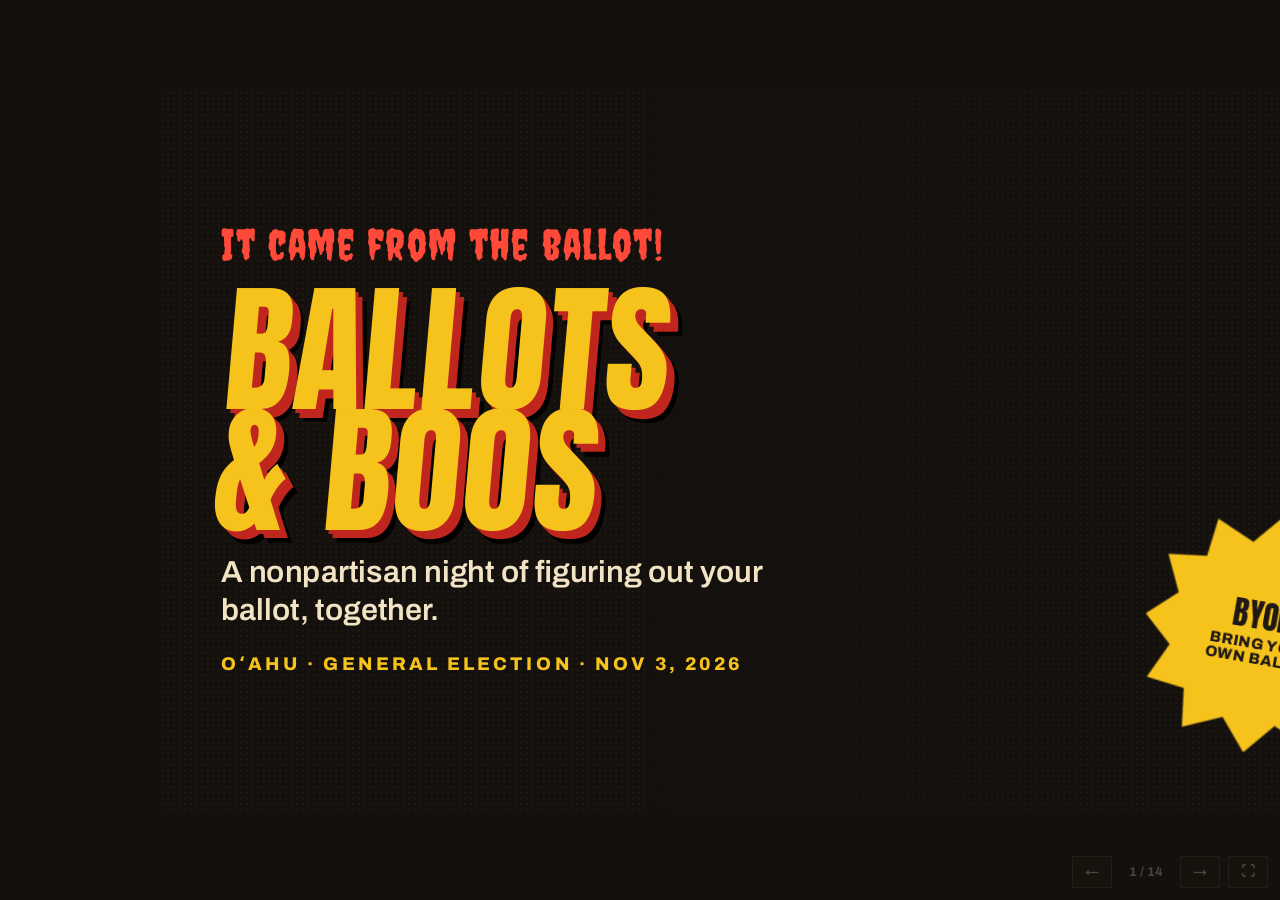
==== party/src/index.html @ d063255e "Add party-night kickoff deck, game page and print pack Static site in docs/ for GitHub Pages: 14-sli" ====
<!doctype html>
<html lang="en">
<head>
<meta charset="utf-8">
<meta name="viewport" content="width=device-width, initial-scale=1, viewport-fit=cover">
<title>Ballots &amp; Boos Kickoff</title>
<meta name="description" content="Kickoff slides for Ballots & Boos, a nonpartisan ballot party for Oʻahu voters.">
<link rel="icon" href="data:image/svg+xml,%3Csvg xmlns='http://www.w3.org/2000/svg' viewBox='0 0 64 64'%3E%3Ctext y='52' font-size='52'%3E%F0%9F%91%BB%3C/text%3E%3C/svg%3E">
<link rel="preconnect" href="https://fonts.googleapis.com">
<link rel="preconnect" href="https://fonts.gstatic.com" crossorigin>
<link rel="stylesheet" href="https://fonts.googleapis.com/css2?family=Anton&family=Archivo:wght@400;600;800&family=Creepster&display=swap">
<style>
/* Layout: a 1600×900 B-movie poster stage, scaled to the screen; stacks into a scroll on phones. */
:root{
  --night:#14100d; --ink:#1f1813; --bone:#f1e3c3; --bone-2:#e6d3a9;
  --scream:#f6c21c; --blood:#c0261d; --oxblood:#8c2725;
  --hall:#8c2725; --rule:#5f6a2f; --house:#2f6461; --machine:#a3561f; --lost:#5c4a75;
  --display:"Anton",Impact,"Arial Narrow",sans-serif;
  --shriek:"Creepster","Anton",Impact,fantasy;
  --body-font:"Archivo","Helvetica Neue",Arial,sans-serif;
  --u:1px;
  --xl:calc(var(--u)*176); --h1:calc(var(--u)*100); --h2:calc(var(--u)*54); --h3:calc(var(--u)*38);
  --body:calc(var(--u)*30); --small:calc(var(--u)*23); --pad:calc(var(--u)*76); --gap:calc(var(--u)*28);
  color-scheme:dark;
}
*{box-sizing:border-box}
html,body{height:100%;margin:0}
body{background:var(--night);color:var(--bone);font-family:var(--body-font);overflow:hidden}
h1,h2,h3,p,ul,ol{margin:0}
a{color:inherit}
:focus-visible{outline:3px solid var(--scream);outline-offset:4px}

.viewport{position:fixed;inset:0;display:grid;place-items:center;overflow:hidden}
.stage{width:1600px;height:900px;flex:none;position:relative;transform:scale(var(--s,1));transform-origin:center}
.slide{position:absolute;inset:0;display:none;flex-direction:column;padding:var(--pad);gap:var(--gap);overflow:hidden;font-size:var(--body);line-height:1.35}
.slide.on{display:flex}
.poster{background-color:var(--bone);color:var(--ink);
  background-image:radial-gradient(rgba(60,30,10,.13) 1.2px,transparent 1.6px);background-size:7px 7px}
.dark{background:var(--night);
  background-image:radial-gradient(rgba(246,194,28,.06) 1.2px,transparent 1.6px);background-size:7px 7px}

.eyebrow{font-family:var(--body-font);font-weight:800;font-size:var(--small);letter-spacing:.18em;text-transform:uppercase}
.poster .eyebrow{color:var(--oxblood)}
.dark .eyebrow{color:var(--scream)}
.scream{font-family:var(--display);font-weight:400;text-transform:uppercase;line-height:.92;letter-spacing:.01em;text-wrap:balance;
  font-size:var(--h1);transform:skew(-5deg);transform-origin:left}
.dark .scream{color:var(--scream);text-shadow:.03em .03em 0 var(--blood),.06em .06em 0 var(--blood),.09em .09em 0 #000}
.poster .scream{color:var(--blood);text-shadow:.03em .03em 0 var(--ink),.06em .06em 0 var(--ink)}
.shriek{font-family:var(--shriek);color:var(--blood);font-size:var(--h2);letter-spacing:.03em;line-height:1}
.dark .shriek{color:#ff4a3a}
.lede{font-size:var(--h3);line-height:1.25;max-width:30em;font-weight:600}
.muted{opacity:.78}
.small{font-size:var(--small)}
.row{display:flex;gap:var(--gap)}
.grow{flex:1;min-width:0}
.grid{display:grid;gap:var(--gap)}
.g2{grid-template-columns:repeat(2,minmax(0,1fr))}
.g3{grid-template-columns:repeat(3,minmax(0,1fr))}
.g5{grid-template-columns:repeat(5,minmax(0,1fr))}
.card{border:calc(var(--u)*4) solid currentColor;padding:calc(var(--u)*26);display:flex;flex-direction:column;gap:calc(var(--u)*10);min-width:0}
.poster .card{background:rgba(255,250,236,.65);box-shadow:calc(var(--u)*8) calc(var(--u)*8) 0 var(--ink)}
.dark .card{border-color:var(--bone-2)}
.card h3{font-family:var(--display);font-weight:400;font-size:var(--h3);text-transform:uppercase;line-height:1}
.tag{font-family:var(--body-font);font-weight:800;font-size:var(--small);letter-spacing:.12em;text-transform:uppercase}
.badge{display:inline-block;background:var(--ink);color:var(--scream);font-family:var(--display);font-size:var(--small);letter-spacing:.06em;padding:.15em .5em;text-transform:uppercase}
.dark .badge{background:var(--scream);color:var(--ink)}
.foot{margin-top:auto;display:flex;justify-content:space-between;align-items:flex-end;gap:var(--gap)}
.qr{display:block;width:100%;height:auto;background:#fff}
.qrbox{background:#fff;color:#000;padding:calc(var(--u)*14);display:flex;flex-direction:column;align-items:center;gap:calc(var(--u)*8);flex:none}
.qrbox span{font-family:var(--display);font-size:var(--small);letter-spacing:.06em;text-transform:uppercase;text-align:center}

/* Title */
.title{padding:0;flex-direction:row}
.title .copy{width:52%;padding:var(--pad);display:flex;flex-direction:column;gap:var(--gap);justify-content:center;position:relative;z-index:2}
.title .art{position:absolute;inset:0 0 0 38%;background:url("img/capitol.jpg") center/cover no-repeat}
.title .art::after{content:"";position:absolute;inset:0;background:linear-gradient(90deg,var(--night) 0%,rgba(20,16,13,.55) 30%,rgba(20,16,13,0) 60%)}
.title .scream{font-size:var(--xl);line-height:.86}
.burst{position:absolute;right:calc(var(--u)*70);bottom:calc(var(--u)*70);z-index:3;width:calc(var(--u)*300);aspect-ratio:1;display:flex;flex-direction:column;justify-content:center;align-items:center;text-align:center;
  background:var(--scream);color:var(--ink);font-family:var(--display);font-size:calc(var(--u)*40);line-height:1;text-transform:uppercase;transform:rotate(10deg);
  clip-path:polygon(50% 0,61% 13%,77% 6%,79% 22%,95% 24%,88% 39%,100% 50%,88% 61%,95% 76%,79% 78%,77% 94%,61% 87%,50% 100%,39% 87%,23% 94%,21% 78%,5% 76%,12% 61%,0 50%,12% 39%,5% 24%,21% 22%,23% 6%,39% 13%)}
.burst small{display:block;font-family:var(--body-font);font-weight:800;font-size:calc(var(--u)*19);letter-spacing:.04em;margin-top:.3em}

/* Lists */
.leave{display:grid;grid-template-columns:repeat(3,minmax(0,1fr));gap:var(--gap);counter-reset:n}
.leave li{list-style:none;border-top:calc(var(--u)*8) solid var(--blood);padding-top:calc(var(--u)*18);font-size:var(--h3);font-weight:800;line-height:1.15}
.leave li::before{counter-increment:n;content:counter(n);display:block;font-family:var(--display);font-size:var(--h1);color:var(--blood);line-height:1}
.rules{display:grid;grid-template-columns:repeat(2,minmax(0,1fr));gap:var(--gap)}
.rules li{list-style:none;font-size:var(--h3);font-weight:600;line-height:1.2;padding-left:1.4em;position:relative}
.rules li::before{content:"✕";position:absolute;left:0;color:var(--scream);font-weight:800}
.rules b{color:var(--scream);font-weight:800}

.timeline{display:grid;grid-template-columns:repeat(6,minmax(0,1fr));border-top:calc(var(--u)*6) solid var(--ink)}
.timeline div{padding:calc(var(--u)*22) calc(var(--u)*16) 0 0;display:flex;flex-direction:column;gap:calc(var(--u)*8);position:relative}
.timeline div::before{content:"";position:absolute;top:calc(var(--u)*-17);left:0;width:calc(var(--u)*28);height:calc(var(--u)*28);border-radius:50%;background:var(--blood);border:calc(var(--u)*5) solid var(--ink)}
.timeline time{font-family:var(--display);font-size:var(--h2);line-height:1;color:var(--blood)}
.timeline b{font-weight:800;font-size:var(--body);line-height:1.15}
.timeline span{font-size:var(--small);line-height:1.3}
.timeline .sharp time{color:var(--ink);background:var(--scream);align-self:flex-start;padding:0 .15em}

/* Ballot split */
.split{display:grid;grid-template-columns:1.05fr 1fr;gap:calc(var(--u)*40);flex:1;min-height:0}
.ballot{background:#fffaf0;color:var(--ink);border:calc(var(--u)*4) solid var(--ink);box-shadow:calc(var(--u)*10) calc(var(--u)*10) 0 var(--ink);padding:calc(var(--u)*28);display:flex;flex-direction:column;gap:calc(var(--u)*14)}
.ballot h3{font-family:var(--display);font-weight:400;font-size:var(--h3);text-transform:uppercase;border-bottom:calc(var(--u)*4) solid var(--ink);padding-bottom:calc(var(--u)*8)}
.ballot ul{display:flex;flex-direction:column;gap:calc(var(--u)*10);padding:0}
.ballot li{list-style:none;display:flex;gap:calc(var(--u)*14);align-items:baseline;font-weight:600}
.ballot li::before{content:"";flex:none;width:calc(var(--u)*30);height:calc(var(--u)*20);border:calc(var(--u)*3) solid var(--ink);border-radius:50%;transform:translateY(calc(var(--u)*3))}
.ballot li em{font-style:normal;font-weight:400;opacity:.7}
.ballot.where li::before{border-style:dashed}

/* Offices */
.office .term{font-family:var(--display);color:var(--oxblood);font-size:var(--small);letter-spacing:.08em;text-transform:uppercase}

/* Charter groups */
.cgroup{padding:calc(var(--u)*20)}
.cgroup h3{font-size:calc(var(--u)*31)}
.cgroup ol{padding:0;display:flex;flex-direction:column;gap:calc(var(--u)*7)}
.cgroup li{list-style:none;font-size:var(--small);line-height:1.2;display:flex;gap:calc(var(--u)*10)}
.cgroup li b{font-family:var(--display);font-weight:400;min-width:1.4em;color:var(--oxblood)}
.cgroup .st{margin-top:auto;padding-top:calc(var(--u)*10);border-top:calc(var(--u)*3) dotted currentColor}

/* Stations */
.station{border-width:0;border-top:calc(var(--u)*14) solid var(--c);background:rgba(255,255,255,.04)}
.dark .station{border-top-color:var(--c)}
.station h3{color:var(--bone)}
.station .tag{color:var(--c);filter:brightness(1.7)}
.station .task{margin-top:auto;padding-top:calc(var(--u)*12);border-top:calc(var(--u)*2) solid rgba(241,227,195,.25);font-size:var(--small)}
.station .task b{color:var(--scream)}
.ghost-strip{display:flex;gap:var(--gap);align-items:center;border:calc(var(--u)*4) dashed var(--bone-2);padding:calc(var(--u)*18) calc(var(--u)*26)}
.ghost-strip h3{font-family:var(--display);font-weight:400;font-size:var(--h3);text-transform:uppercase;color:var(--scream);flex:none}

/* Steps */
.steps{display:grid;grid-template-columns:repeat(4,minmax(0,1fr));gap:var(--gap);counter-reset:s}
.steps li{list-style:none;display:flex;flex-direction:column;gap:calc(var(--u)*10)}
.steps li::before{counter-increment:s;content:counter(s);font-family:var(--display);font-size:calc(var(--u)*120);line-height:.9;color:var(--scream);text-shadow:.04em .04em 0 var(--blood)}
.steps b{font-size:var(--h3);line-height:1.1;font-weight:800}

/* Dates */
.dates{display:grid;grid-template-columns:repeat(4,minmax(0,1fr));gap:var(--gap)}
.date{border-left:calc(var(--u)*8) solid var(--ink);padding-left:calc(var(--u)*20);display:flex;flex-direction:column;gap:calc(var(--u)*6)}
.date time{font-family:var(--display);font-size:var(--h2);line-height:1;text-transform:uppercase}
.date.final{border-color:var(--blood)}
.date.final time{color:var(--blood)}
.date b{font-weight:800}
.warn{background:var(--ink);color:var(--scream);font-weight:800;padding:calc(var(--u)*16) calc(var(--u)*24);font-size:var(--h3);line-height:1.15}

/* Lobby */
.lobby{flex-direction:row;align-items:stretch;gap:calc(var(--u)*56)}
.lobby .qrbox{width:calc(var(--u)*520);padding:calc(var(--u)*24);justify-content:center}
.lobby .qrbox span{font-size:var(--h3)}
.lobby .scream{font-size:calc(var(--u)*120)}
.clock{display:flex;align-items:baseline;gap:calc(var(--u)*28);flex-wrap:wrap}
.clock .round{font-family:var(--display);font-size:var(--h2);text-transform:uppercase;color:var(--bone)}
.clock .time{font-family:var(--display);font-size:calc(var(--u)*150);line-height:.9;color:var(--scream);font-variant-numeric:tabular-nums;text-shadow:.03em .03em 0 var(--blood)}
.clock.done .time{color:#ff4a3a;animation:blink 1s steps(2) infinite}
@keyframes blink{50%{opacity:.35}}
.chips{display:flex;flex-wrap:wrap;gap:calc(var(--u)*12)}
.chip{border-left:calc(var(--u)*12) solid var(--c);background:rgba(255,255,255,.06);padding:calc(var(--u)*8) calc(var(--u)*16);font-weight:800;font-size:var(--small)}
.ctrl{display:flex;gap:calc(var(--u)*10)}
.ctrl button{font:800 var(--small)/1 var(--body-font);background:transparent;color:var(--bone);border:calc(var(--u)*2) solid rgba(241,227,195,.4);padding:calc(var(--u)*10) calc(var(--u)*16);cursor:pointer}
.ctrl button:hover{border-color:var(--scream);color:var(--scream)}
.regroup-list{display:none;padding:0;gap:calc(var(--u)*12);flex-direction:column}
.regroup-list li{list-style:none;font-size:var(--h3);font-weight:800;line-height:1.15}
.lobby.is-regroup .regroup-list{display:flex}
.lobby.is-regroup .chips{display:none}

/* Nav */
.nav{position:fixed;right:max(12px,env(safe-area-inset-right,0px));bottom:max(12px,env(safe-area-inset-bottom,0px));display:flex;gap:8px;align-items:center;z-index:5;opacity:.25;transition:opacity .2s}
.nav:hover,.nav:focus-within{opacity:1}
.nav button{font:700 14px/1 var(--body-font);background:var(--ink);color:var(--bone);border:1px solid #5a4a3a;padding:8px 12px;cursor:pointer}
.nav output{font:700 13px/1 var(--body-font);color:var(--bone);min-width:4em;text-align:center}

/* Phones: stack every slide as a scrolling poster. */
@media (max-width:760px){
  body{overflow:auto}
  :root{--u:.46px;--pad:22px}
  .viewport{position:static;display:block}
  .stage{width:auto;height:auto;transform:none}
  .slide{position:relative;display:flex;min-height:0;padding:28px max(16px,env(safe-area-inset-right,0px)) 28px max(16px,env(safe-area-inset-left,0px));gap:16px}
  .title{flex-direction:column;padding:0}
  .title .copy{width:100%;padding:28px 16px 200px}
  .title .art{inset:auto 0 0 0;height:240px}
  .title .art::after{background:linear-gradient(180deg,var(--night) 0%,rgba(20,16,13,0) 60%)}
  .burst{right:16px;bottom:16px;width:130px}
  .g2,.g3,.g5,.leave,.rules,.steps,.dates,.split{grid-template-columns:minmax(0,1fr)}
  .timeline{grid-template-columns:repeat(2,minmax(0,1fr));row-gap:22px}
  .lobby{flex-direction:column}
  .lobby .qrbox{width:min(100%,280px)}
  .row,.foot,.ghost-strip{flex-wrap:wrap}
  .qrbox{max-width:180px}
  .nav,.ctrl{display:none}
}
@media (prefers-reduced-motion:reduce){.clock.done .time{animation:none}}
</style>
</head>
<body>
<main class="viewport">
<div class="stage" id="stage">

<!-- 1 · Title -->
<section class="slide dark title on" aria-label="Title">
  <div class="art" role="img" aria-label="Haunted screenprint of the Hawaiʻi State Capitol under a red moon"></div>
  <div class="copy">
    <p class="shriek">It came from the ballot!</p>
    <h1 class="scream">Ballots<br>&amp; Boos</h1>
    <p class="lede">A nonpartisan night of figuring out your ballot, together.</p>
    <p class="eyebrow">Oʻahu · General Election · Nov 3, 2026</p>
  </div>
  <div class="burst">BYOB!<small>Bring Your<br>Own Ballot</small></div>
</section>

<!-- 2 · Goal -->
<section class="slide poster" aria-label="Tonight's goal">
  <p class="eyebrow">Tonight's goal</p>
  <h2 class="scream">Get started.<br>Not finished.</h2>
  <p class="lede">Nobody has to fill in every bubble tonight. You should leave with three things:</p>
  <ol class="leave" style="margin-top:auto">
    <li>What's actually on your ballot</li>
    <li>Where to research what's left</li>
    <li>The day you'll turn it in</li>
  </ol>
</section>

<!-- 3 · House rules -->
<section class="slide dark" aria-label="House rules">
  <p class="eyebrow">House rules</p>
  <h2 class="scream">No one tells anyone<br>how to vote.</h2>
  <ul class="rules" style="margin-top:auto">
    <li><b>Disagree kindly.</b> We're here to understand, not to win.</li>
    <li><b>“I don't know”</b> is a great answer. Post it on the Ghost Wall.</li>
    <li><b>Your picks are yours.</b> Share them only if you want to.</li>
    <li><b>Show your source.</b> “I read it on…” beats “I heard…”</li>
  </ul>
</section>

<!-- 4 · Run of show -->
<section class="slide poster" aria-label="Tonight's schedule">
  <p class="eyebrow">Tonight</p>
  <h2 class="scream">The night's<br>itinerary</h2>
  <div class="timeline" style="margin-top:auto">
    <div class="sharp"><time>6:30</time><b>Kickoff</b><span>You're watching it</span></div>
    <div><time>6:45</time><b>Round 1</b><span>Pick a station · 20 min</span></div>
    <div><time>7:05</time><b>Round 2</b><span>Pick another</span></div>
    <div><time>7:25</time><b>Round 3</b><span>Last call for souls</span></div>
    <div><time>7:45</time><b>Regroup</b><span>Ghost Wall, your plan, raffle</span></div>
    <div><time>8:00</time><b>Costume vote</b><span>Ranked choice! Then hang out</span></div>
  </div>
</section>

<!-- 5 · What's on the ballot -->
<section class="slide dark" aria-label="What's on your ballot">
  <p class="eyebrow">What's on your ballot</p>
  <h2 class="scream" style="font-size:var(--h2)">It's long. Flip every card over.</h2>
  <div class="split">
    <div class="ballot">
      <h3>Same for everyone on Oʻahu</h3>
      <ul>
        <li>Governor &amp; Lt. Governor</li>
        <li>OHA Trustees <em>· every seat is a statewide vote</em></li>
        <li>2 State Constitutional Amendments</li>
        <li>20 Honolulu Charter Questions</li>
      </ul>
    </div>
    <div class="ballot where">
      <h3>Depends on your address</h3>
      <ul>
        <li>U.S. House <em>· CD1 or CD2</em></li>
        <li>State Senate <em>· if your district is up</em></li>
        <li>State House <em>· if your race is contested</em></li>
        <li>City Council <em>· only Districts 4 &amp; 6</em></li>
      </ul>
    </div>
  </div>
</section>

<!-- 6 · Offices -->
<section class="slide poster" aria-label="What each office does">
  <p class="eyebrow">The people part</p>
  <h2 class="scream" style="font-size:var(--h2)">Who's haunting the ballot</h2>
  <div class="grid g3" style="flex:1">
    <div class="card office"><span class="term">4-year term</span><h3>Governor &amp; Lt. Gov</h3><p class="small">Run state government: agencies, the budget, emergencies. Elected as a pair.</p></div>
    <div class="card office"><span class="term">2-year term</span><h3>U.S. Representative</h3><p class="small">Votes on federal laws in D.C. CD1 is urban Honolulu. CD2 is the rest of Oʻahu and the neighbor islands.</p></div>
    <div class="card office"><span class="term">Statewide vote</span><h3>OHA Trustees</h3><p class="small">Set policy and budget for the Office of Hawaiian Affairs. Every voter votes in every OHA race.</p></div>
    <div class="card office"><span class="term">4-year term</span><h3>State Senator</h3><p class="small">Writes state laws on housing, schools and taxes. Confirms judges.</p></div>
    <div class="card office"><span class="term">2-year term</span><h3>State Representative</h3><p class="small">Writes state laws for a smaller district than a senator.</p></div>
    <div class="card office"><span class="term">4-year term</span><h3>City Council</h3><p class="small">Honolulu's laws and budget: zoning, roads, parks, property tax rates.</p></div>
  </div>
</section>

<!-- 7 · State amendments -->
<section class="slide dark" aria-label="State constitutional amendments">
  <p class="eyebrow">State Constitutional Amendments · same statewide</p>
  <h2 class="scream" style="font-size:var(--h2)">Two Yes/No questions*</h2>
  <div class="grid g2" style="flex:1">
    <div class="card"><span class="tag" style="color:var(--scream)">Question 1</span><h3>More time to confirm judges</h3><p>Gives the State Senate <b>60 days instead of 30</b> to approve or reject a judge appointed between April 1 and Dec 31.</p></div>
    <div class="card"><span class="tag" style="color:var(--scream)">Question 2</span><h3>RISE infrastructure bonds</h3><p>Lets counties borrow for <b>sewer, water and drainage</b> in designated districts, repaid by future property-tax growth there. Not counted against county debt limits.</p></div>
  </div>
  <p class="warn">⚠ On these two, leaving it blank counts the same as a NO.</p>
  <p class="small muted">* One-line summaries can be a little biased. Always review the exact ballot wording.</p>
</section>

<!-- 8 · Charter -->
<section class="slide poster" aria-label="Twenty charter questions">
  <p class="eyebrow">Honolulu Charter Questions · same for all of Oʻahu</p>
  <h2 class="scream" style="font-size:var(--h2)">20 questions, 5 piles*</h2>
  <div class="grid g5" style="flex:1">
    <div class="card cgroup"><h3>People &amp; culture</h3><ol>
      <li><b>2</b>New Charter preamble</li><li><b>3</b>Office of ʻŌiwi Resources</li><li><b>4</b>LGBTQIA+ Commission</li><li><b>16</b>Green card holders on boards</li></ol>
      <p class="st tag">City Machine</p></div>
    <div class="card cgroup"><h3>Elections &amp; rights</h3><ol>
      <li><b>5</b>Ranked-choice voting</li><li><b>6</b>HPD &amp; immigration</li><li><b>20</b>Ban after impeachment</li></ol>
      <p class="st tag">The Rulebook</p></div>
    <div class="card cgroup"><h3>Housing</h3><ol>
      <li><b>7</b>Housing as city policy</li><li><b>8</b>Affordable Housing Fund</li><li><b>9</b>Property hearings</li><li><b>10</b>10-year housing plan</li></ol>
      <p class="st tag">House &amp; Land</p></div>
    <div class="card cgroup"><h3>Food, land &amp; funds</h3><ol>
      <li><b>1</b>Food Security Fund</li><li><b>11</b>Grants to nonprofits</li><li><b>12</b>Outside funding</li><li><b>13</b>Historic preservation</li><li><b>14</b>Land upkeep cap</li></ol>
      <p class="st tag">House &amp; Land</p></div>
    <div class="card cgroup"><h3>How the city runs</h3><ol>
      <li><b>15</b>Office of Data &amp; Innovation</li><li><b>17</b>Quorum rules</li><li><b>18</b>HR First Deputy</li><li><b>19</b>Charter Commission support</li></ol>
      <p class="st tag">City Machine</p></div>
  </div>
  <p class="small">* One-line summaries can be a little biased. Always review the exact ballot wording.</p>
</section>

<!-- 9 · Ranked choice -->
<section class="slide dark" aria-label="About ranked choice">
  <p class="eyebrow">Heard “ranked choice”?</p>
  <h2 class="scream">You're not ranking<br>anyone this year.</h2>
  <div class="row" style="margin-top:auto;align-items:flex-end">
    <p class="lede grow"><b style="color:var(--scream)">Charter Question 5</b> asks if Honolulu should switch to ranking up to five candidates for Mayor, Council and Prosecutor. It would start in 2032 at the earliest, and only if the Legislature approves.</p>
    <div class="card" style="max-width:calc(var(--u)*470);flex:none"><h3 style="color:var(--scream)">Try it tonight</h3><p class="small">The 8:00 costume vote is ranked choice. Rank your top 3 on a post-it and watch the count.</p></div>
  </div>
</section>

<!-- 10 · Research method -->
<section class="slide dark" aria-label="How to research one item">
  <p class="eyebrow">The 10-minute séance</p>
  <h2 class="scream" style="font-size:var(--h2)">How to research one item</h2>
  <ol class="steps" style="flex:1;align-content:center">
    <li><b>Read the exact ballot wording</b><span class="small muted">Not the headline. The words you'll actually vote on.</span></li>
    <li><b>Read one neutral explainer</b><span class="small muted">Office of Elections, the Charter booklet or HPR.</span></li>
    <li><b>Hear both sides</b><span class="small muted">One supporter and one opponent. Why does each care?</span></li>
    <li><b>Ask what changes</b><span class="small muted">If Yes wins, what's different? If No wins? Decide, or add it to your list.</span></li>
  </ol>
</section>

<!-- 11 · Stations -->
<section class="slide dark" aria-label="The stations">
  <p class="eyebrow">The stations · go wherever you're curious</p>
  <div class="grid g5" style="flex:1">
    <div class="card station" style="--c:var(--hall)"><span class="tag">Research</span><h3>Candidate Hall</h3><p class="small">Governor, U.S. House, OHA and your district races.</p><p class="task"><b>Soul:</b> name your State House district and one thing each candidate in a race said.</p></div>
    <div class="card station" style="--c:var(--rule)"><span class="tag">Discussion</span><h3>The Rulebook</h3><p class="small">State amendments 1–2 and charter questions 5, 6, 20.</p><p class="task"><b>Soul:</b> explain one question to someone in a single sentence.</p></div>
    <div class="card station" style="--c:var(--house)"><span class="tag">Research + talk</span><h3>House &amp; Land</h3><p class="small">Charter questions 1 and 7–14: housing, food, land funds.</p><p class="task"><b>Soul:</b> find one dollar or % figure in a question.</p></div>
    <div class="card station" style="--c:var(--machine)"><span class="tag">Speed round</span><h3>City Machine</h3><p class="small">Charter questions 2–4 and 15–19. Mostly quick ones.</p><p class="task"><b>Soul:</b> sort all 8 into “housekeeping” or “big change.”</p></div>
    <div class="card station" style="--c:var(--lost)"><span class="tag">Self-serve</span><h3>Lost Souls Desk</h3><p class="small">Registered? Ballot arrived? Where's the drop box?</p><p class="task"><b>Soul:</b> write your return plan on your worksheet.</p></div>
  </div>
  <div class="ghost-strip"><h3>👻 Ghost Wall</h3><p class="small">Stuck? Write the question on a post-it and stick it on the whiteboard. <b style="color:var(--scream)">Bonus soul:</b> answer someone else's, with a source.</p></div>
</section>

<!-- 12 · Game -->
<section class="slide poster" aria-label="How the game works">
  <p class="eyebrow">The game</p>
  <h2 class="scream">Collect souls</h2>
  <div class="row" style="flex:1;align-items:center">
    <ol class="steps grow" style="grid-template-columns:repeat(4,minmax(0,1fr))">
      <li><b>Pick any station</b><span class="small">Three 20-minute rounds. No forced rotation.</span></li>
      <li><b>Do its task</b><span class="small">It's on the sign and on your phone.</span></li>
      <li><b>Check the box</b><span class="small">On the passport strip of your worksheet.</span></li>
      <li><b>1 soul = 1 raffle ticket</b><span class="small">Tear off your strip at 7:45. Prize drawn at the regroup.</span></li>
    </ol>
  </div>
  <div class="foot"><p class="lede" style="font-size:var(--body)">No task asks how you're voting. Your worksheet stays with you.</p>
    <div class="qrbox" style="width:calc(var(--u)*220)"><!--QR:play--><span>Scan to play</span></div></div>
</section>

<!-- 13 · Dates -->
<section class="slide poster" aria-label="Key dates">
  <p class="eyebrow">Don't let your ballot become a ghost</p>
  <h2 class="scream" style="font-size:var(--h2)">Key dates</h2>
  <div class="dates" style="flex:1;align-content:center">
    <div class="date"><time>Oct 16</time><b>Ballots arrived</b><span class="small">Missing yours? Call Honolulu Elections: 808-768-9234.</span></div>
    <div class="date"><time>Oct 20</time><b>Voter service centers open</b><span class="small">Honolulu Hale &amp; Kapolei Hale. Same-day registration and in-person voting.</span></div>
    <div class="date"><time>Oct 27</time><b>Mailing it? Send by now</b><span class="small">After this, use a drop box or a voter service center.</span></div>
    <div class="date final"><time>Nov 3 · 7pm</time><b>Ballot must ARRIVE</b><span class="small">Postmarks don't count. Drop boxes close at 7:00 pm.</span></div>
  </div>
  <div class="foot"><p class="warn">✍ Sign the return envelope. Unsigned ballots don't count.</p>
    <div class="qrbox" style="width:calc(var(--u)*200)"><!--QR:ballottrax--><span>Track your ballot</span></div></div>
</section>

<!-- 14 · Lobby -->
<section class="slide dark lobby" id="lobby" aria-label="Scan to play">
  <div class="qrbox"><!--QR:play--><span>Scan to play</span></div>
  <div class="grow" style="display:flex;flex-direction:column;gap:var(--gap)">
    <p class="eyebrow">Ballots &amp; Boos · the game</p>
    <h2 class="scream">Collect<br>souls</h2>
    <div class="clock" id="clock" aria-live="polite"><span class="round" id="round">Round 1</span><span class="time" id="time">20:00</span></div>
    <div class="chips">
      <span class="chip" style="--c:var(--hall)">Candidate Hall</span>
      <span class="chip" style="--c:var(--rule)">The Rulebook</span>
      <span class="chip" style="--c:var(--house)">House &amp; Land</span>
      <span class="chip" style="--c:var(--machine)">City Machine</span>
      <span class="chip" style="--c:var(--lost)">Lost Souls Desk</span>
      <span class="chip" style="--c:var(--bone-2)">👻 Ghost Wall</span>
    </div>
    <ul class="regroup-list">
      <li>👻 Read the Ghost Wall together</li>
      <li>🗣 Say one thing still on your list, and the day you'll turn your ballot in</li>
      <li>🎟 Tear off your soul strip for the raffle</li>
    </ul>
    <div class="ctrl" style="margin-top:auto">
      <button type="button" id="tStart">Start timer (T)</button>
      <button type="button" id="tNext">Next round (R)</button>
      <button type="button" id="tReset">Reset</button>
    </div>
  </div>
</section>

</div>
</main>
<nav class="nav" aria-label="Slide controls">
  <button type="button" id="prev" aria-label="Previous slide">←</button>
  <output id="count">1 / 14</output>
  <button type="button" id="next" aria-label="Next slide">→</button>
  <button type="button" id="fs" aria-label="Full screen">⛶</button>
</nav>
<script>
(() => {
  const stage = document.getElementById('stage');
  const slides = [...stage.querySelectorAll('.slide')];
  const count = document.getElementById('count');
  const stacked = matchMedia('(max-width:760px)');
  let i = Math.min(Math.max((parseInt(location.hash.slice(1), 10) || 1) - 1, 0), slides.length - 1);

  function fit() {
    const s = Math.min(innerWidth / 1600, innerHeight / 900);
    stage.style.setProperty('--s', stacked.matches ? 1 : s);
  }
  function show(n) {
    i = Math.min(Math.max(n, 0), slides.length - 1);
    slides.forEach((el, k) => el.classList.toggle('on', k === i));
    count.textContent = `${i + 1} / ${slides.length}`;
    history.replaceState(null, '', '#' + (i + 1));
  }
  addEventListener('resize', fit);
  stacked.addEventListener('change', fit);
  document.getElementById('prev').onclick = () => show(i - 1);
  document.getElementById('next').onclick = () => show(i + 1);
  document.getElementById('fs').onclick = () => {
    const p = document.fullscreenElement ? document.exitFullscreen() : document.documentElement.requestFullscreen?.();
    p?.catch?.(() => {});
  };

  // Lobby round timer: three 20-minute rounds, then regroup.
  const ROUNDS = ['Round 1', 'Round 2', 'Round 3', 'Regroup'];
  const LEN = 20 * 60;
  const lobby = document.getElementById('lobby');
  const clock = document.getElementById('clock');
  const roundEl = document.getElementById('round');
  const timeEl = document.getElementById('time');
  const startBtn = document.getElementById('tStart');
  let r = 0, left = LEN, tick = null;
  function paint() {
    const regroup = r === ROUNDS.length - 1;
    lobby.classList.toggle('is-regroup', regroup);
    roundEl.textContent = left === 0 && !regroup ? `${ROUNDS[r]} · time! Switch stations` : ROUNDS[r];
    const m = Math.floor(left / 60), s = left % 60;
    timeEl.textContent = regroup ? '7:45' : `${m}:${String(s).padStart(2, '0')}`;
    clock.classList.toggle('done', left === 0 && !regroup);
    startBtn.textContent = tick ? 'Pause (T)' : 'Start timer (T)';
  }
  function toggle() {
    if (tick) { clearInterval(tick); tick = null; }
    else if (left > 0 && r < ROUNDS.length - 1) {
      tick = setInterval(() => { left = Math.max(left - 1, 0); if (!left) { clearInterval(tick); tick = null; } paint(); }, 1000);
    }
    paint();
  }
  function nextRound() { clearInterval(tick); tick = null; r = Math.min(r + 1, ROUNDS.length - 1); left = LEN; paint(); }
  function reset() { clearInterval(tick); tick = null; r = 0; left = LEN; paint(); }
  startBtn.onclick = toggle;
  document.getElementById('tNext').onclick = nextRound;
  document.getElementById('tReset').onclick = reset;

  addEventListener('keydown', e => {
    if (e.target.closest('button') && (e.key === ' ' || e.key === 'Enter')) return;
    const k = e.key;
    if (['ArrowRight', 'PageDown', ' '].includes(k)) { e.preventDefault(); show(i + 1); }
    else if (['ArrowLeft', 'PageUp'].includes(k)) { e.preventDefault(); show(i - 1); }
    else if (k === 'Home') show(0);
    else if (k === 'End') show(slides.length - 1);
    else if (k === 'f' || k === 'F') document.getElementById('fs').click();
    else if (k === 't' || k === 'T') toggle();
    else if (k === 'r' || k === 'R') nextRound();
  });
  let x0 = null;
  addEventListener('touchstart', e => { x0 = e.touches[0].clientX; }, { passive: true });
  addEventListener('touchend', e => {
    if (x0 === null || stacked.matches) return;
    const dx = e.changedTouches[0].clientX - x0;
    if (Math.abs(dx) > 50) show(i + (dx < 0 ? 1 : -1));
    x0 = null;
  });

  fit(); show(i); paint();
})();
</script>
</body>
</html>
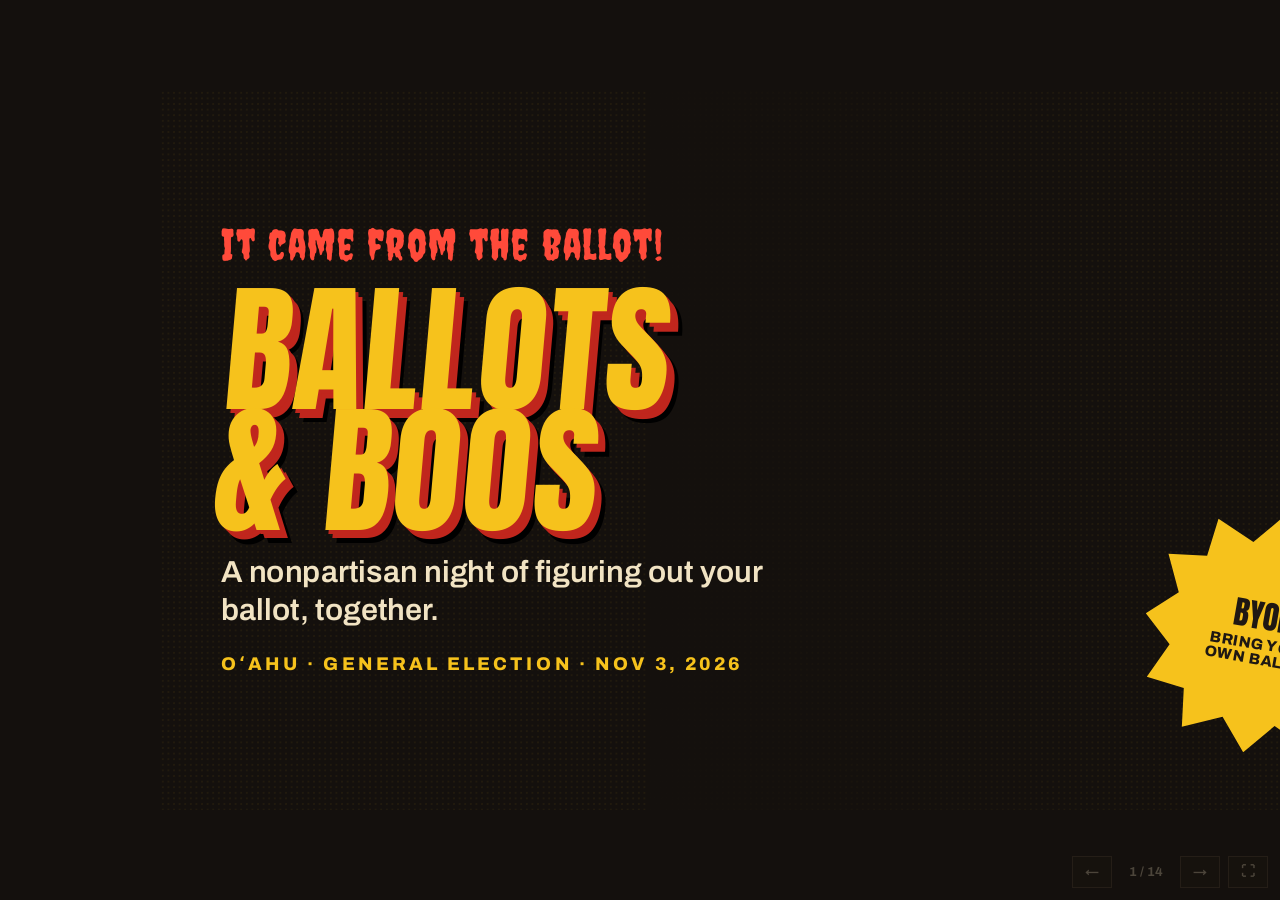
==== commit fa33e489: "Animate kickoff deck: chapter cards, build-ins, progress bar, bats Co-Authored-By: Claude Opus 5.5 <" ====
--- a/party/src/index.html
+++ b/party/src/index.html
@@ -190,14 +190,83 @@
   .nav,.ctrl{display:none}
 }
 @media (prefers-reduced-motion:reduce){.clock.done .time{animation:none}}
+
+/* Progress bar + chapter cards */
+.hud{position:absolute;left:var(--pad);right:calc(var(--u)*320);bottom:calc(var(--u)*24);display:flex;gap:calc(var(--u)*12);z-index:6;pointer-events:none;color:var(--bone)}
+.hud.on-poster{color:var(--ink)}
+.hud .seg{flex:1;display:flex;flex-direction:column;gap:calc(var(--u)*6);opacity:.4;transition:opacity .4s}
+.hud .seg.cur{opacity:1}
+.hud .seg span{font:800 calc(var(--u)*14)/1 var(--body-font);letter-spacing:.18em;text-transform:uppercase}
+.hud .bar{height:calc(var(--u)*6);background:color-mix(in srgb,currentColor 22%,transparent);overflow:hidden}
+.hud .fill{height:100%;background:var(--blood);transform-origin:left;transform:scaleX(var(--f,0));transition:transform .6s cubic-bezier(.2,.8,.2,1)}
+.chapter-card{position:absolute;inset:0;z-index:20;display:none;flex-direction:column;justify-content:center;align-items:center;gap:calc(var(--u)*22);text-align:center;cursor:pointer;
+  background:var(--night);background-image:radial-gradient(rgba(246,194,28,.08) 1.2px,transparent 1.6px);background-size:7px 7px}
+.chapter-card.show{display:flex}
+.chapter-card .num{font-family:var(--shriek);color:#ff4a3a;font-size:calc(var(--u)*70);line-height:1}
+.chapter-card .ttl{font-family:var(--display);font-size:calc(var(--u)*200);line-height:.88;text-transform:uppercase;color:var(--scream);transform:skew(-5deg);
+  text-shadow:.03em .03em 0 var(--blood),.06em .06em 0 var(--blood),.09em .09em 0 #000}
+.chapter-card .sub{font-weight:800;font-size:var(--small);letter-spacing:.22em;text-transform:uppercase;color:var(--bone)}
+.bat{display:none}
+.hud[hidden]{display:none}
+@media (max-width:760px){.hud,.chapter-card{display:none!important}}
+
+/* Motion: big screens only, and only when the viewer allows it. */
+@media (prefers-reduced-motion:no-preference) and (min-width:761px){
+  .slide.on{animation:enter .65s cubic-bezier(.2,.8,.2,1) both}
+  @keyframes enter{
+    0%{opacity:0;transform:translateX(calc(var(--dir,1)*var(--u)*70)) scale(1.02);filter:brightness(1.9) contrast(1.3)}
+    10%{opacity:.8}16%{opacity:.3}24%{opacity:1}
+    100%{opacity:1;transform:none;filter:none}}
+  .slide.on [data-a]{animation:rise .7s cubic-bezier(.2,.8,.2,1) both;animation-delay:calc(var(--i)*110ms + 250ms)}
+  .slide.on .scream[data-a]{animation-name:slam;animation-duration:.8s}
+  @keyframes rise{from{opacity:0;transform:translateY(calc(var(--u)*40))}to{opacity:1;transform:none}}
+  @keyframes slam{
+    0%{opacity:0;transform:skew(-5deg) scale(1.7) rotate(-5deg)}
+    55%{opacity:1;transform:skew(-5deg) scale(.96) rotate(1deg)}
+    68%{transform:skew(-5deg) translateX(calc(var(--u)*-8))}
+    80%{transform:skew(-5deg) translateX(calc(var(--u)*6))}
+    100%{opacity:1;transform:skew(-5deg)}}
+  .stage.held .slide.on,.stage.held .slide.on [data-a]{animation-play-state:paused}
+
+  .chapter-card.show{animation:flick 1.8s linear both}
+  .chapter-card.show .num{animation:rise .6s .1s both}
+  .chapter-card.show .ttl{animation:slam .85s .25s cubic-bezier(.2,.8,.2,1) both}
+  .chapter-card.show .sub{animation:rise .6s .7s both}
+  @keyframes flick{0%{opacity:0}3%{opacity:1}6%{opacity:.25}9%{opacity:1}13%{opacity:.6}16%,100%{opacity:1}}
+
+  .title .art{animation:creep 26s ease-in-out infinite alternate}
+  @keyframes creep{from{transform:scale(1)}to{transform:scale(1.1) translate(-1.5%,-1%)}}
+  .title.on .shriek[data-a]{animation:rise .7s .25s both,buzz 7s 3s infinite}
+  @keyframes buzz{0%,90%,100%{opacity:1}91%{opacity:.15}93%{opacity:1}95%{opacity:.4}96%{opacity:1}}
+  .slide.on .burst{animation:pop .6s 1.3s cubic-bezier(.3,1.7,.5,1) both,wobble 3.2s 1.9s ease-in-out infinite}
+  @keyframes pop{from{transform:rotate(10deg) scale(0)}to{transform:rotate(10deg) scale(1)}}
+  @keyframes wobble{0%,100%{transform:rotate(10deg) scale(1)}50%{transform:rotate(3deg) scale(1.07)}}
+  .lobby.on .qrbox[data-a]{animation:rise .7s .25s both,glow 2.4s 1.2s ease-in-out infinite}
+  @keyframes glow{0%,100%{box-shadow:0 0 0 0 rgba(246,194,28,0)}50%{box-shadow:0 0 0 calc(var(--u)*22) rgba(246,194,28,.35)}}
+  .clock.hurry .time{animation:pulse 1s ease-in-out infinite;transform-origin:left}
+  @keyframes pulse{50%{transform:scale(1.07)}}
+
+  .bat{display:block;position:absolute;z-index:4;width:calc(var(--u)*86);left:calc(var(--u)*-140);pointer-events:none;color:#0b0907;animation:fly var(--t,13s) linear var(--d,0s) infinite}
+  .bat svg{display:block;width:100%;animation:flap .26s ease-in-out infinite alternate;transform-origin:50% 40%}
+  @keyframes flap{from{transform:scaleY(1)}to{transform:scaleY(.3)}}
+  @keyframes fly{
+    0%{transform:translate(0,0) rotate(4deg)}
+    30%{transform:translate(calc(var(--u)*560),calc(var(--u)*-70)) rotate(-6deg)}
+    60%{transform:translate(calc(var(--u)*1150),calc(var(--u)*30)) rotate(5deg)}
+    100%{transform:translate(calc(var(--u)*1900),calc(var(--u)*-50)) rotate(-4deg)}}
+}
 </style>
 </head>
 <body>
 <main class="viewport">
+<svg width="0" height="0" style="position:absolute" aria-hidden="true"><symbol id="bat" viewBox="0 0 100 46"><path fill="currentColor" d="M50 14l-3-7-2 8c-4-1-7 1-8 4C31 9 20 4 4 6c8 4 11 10 9 17 6-4 13-3 16 3 3-4 9-4 12 2 2-3 5-4 9-1 4-3 7-2 9 1 3-6 9-6 12-2 3-6 10-7 16-3-2-7 1-13 9-17-16-2-27 3-33 13-1-3-4-5-8-4l-2-8z"/></symbol></svg>
 <div class="stage" id="stage">
 
 <!-- 1 · Title -->
 <section class="slide dark title on" aria-label="Title">
+  <span class="bat" style="top:calc(var(--u)*150);--t:14s;--d:0s;width:calc(var(--u)*90)" aria-hidden="true"><svg><use href="#bat"/></svg></span>
+  <span class="bat" style="top:calc(var(--u)*260);--t:18s;--d:5s;width:calc(var(--u)*60)" aria-hidden="true"><svg><use href="#bat"/></svg></span>
+  <span class="bat" style="top:calc(var(--u)*90);--t:22s;--d:10s;width:calc(var(--u)*46)" aria-hidden="true"><svg><use href="#bat"/></svg></span>
   <div class="art" role="img" aria-label="Haunted screenprint of the Hawaiʻi State Capitol under a red moon"></div>
   <div class="copy">
     <p class="shriek">It came from the ballot!</p>
@@ -389,6 +458,8 @@
 
 <!-- 14 · Lobby -->
 <section class="slide dark lobby" id="lobby" aria-label="Scan to play">
+  <span class="bat" style="top:calc(var(--u)*40);--t:16s;--d:2s;width:calc(var(--u)*70)" aria-hidden="true"><svg><use href="#bat"/></svg></span>
+  <span class="bat" style="top:calc(var(--u)*820);--t:20s;--d:9s;width:calc(var(--u)*52)" aria-hidden="true"><svg><use href="#bat"/></svg></span>
   <div class="qrbox"><!--QR:play--><span>Scan to play</span></div>
   <div class="grow" style="display:flex;flex-direction:column;gap:var(--gap)">
     <p class="eyebrow">Ballots &amp; Boos · the game</p>
@@ -415,6 +486,13 @@
   </div>
 </section>
 
+<div class="hud" id="hud" aria-hidden="true">
+  <div class="seg"><span>Welcome</span><div class="bar"><div class="fill"></div></div></div>
+  <div class="seg"><span>Your ballot</span><div class="bar"><div class="fill"></div></div></div>
+  <div class="seg"><span>Game plan</span><div class="bar"><div class="fill"></div></div></div>
+  <div class="seg"><span>Play</span><div class="bar"><div class="fill"></div></div></div>
+</div>
+<div class="chapter-card" id="chapter" aria-live="polite"><p class="num"></p><p class="ttl"></p><p class="sub"></p></div>
 </div>
 </main>
 <nav class="nav" aria-label="Slide controls">
@@ -435,11 +513,69 @@
     const s = Math.min(innerWidth / 1600, innerHeight / 900);
     stage.style.setProperty('--s', stacked.matches ? 1 : s);
   }
-  function show(n) {
+  const reduce = matchMedia('(prefers-reduced-motion:reduce)');
+  const hud = document.getElementById('hud');
+  const segs = [...hud.querySelectorAll('.seg')];
+  const card = document.getElementById('chapter');
+  // Slide numbers (1-based) where each part starts and ends.
+  const PARTS = [[1, 4], [5, 9], [10, 13], [14, 14]];
+  const CHAPTERS = {
+    5: ['Part one', 'Your ballot', "What you're looking at"],
+    10: ['Part two', 'The game plan', 'How tonight works'],
+    14: ['Showtime!', 'Let the hunt begin', 'Scan the code · pick a station'],
+  };
+
+  // Tag the pieces of each slide so they build in one after another.
+  const BUILD = '.eyebrow,.shriek,.scream,.lede,.leave>li,.rules>li,.timeline>div,.ballot,.card,.warn,.steps>li,.date,.ghost-strip,.qrbox,.chip,.clock,.slide>p.small';
+  slides.forEach(sl => {
+    let n = 0;
+    sl.querySelectorAll(BUILD).forEach(el => {
+      if (el.parentElement.closest('[data-a]')) return;
+      el.dataset.a = '';
+      el.style.setProperty('--i', Math.min(n++, 14));
+    });
+  });
+
+  let chapterTimer = null;
+  function endChapter() {
+    clearTimeout(chapterTimer);
+    card.classList.remove('show');
+    stage.classList.remove('held');
+  }
+  function chapter([num, ttl, sub]) {
+    if (reduce.matches || stacked.matches) return;
+    card.querySelector('.num').textContent = num;
+    card.querySelector('.ttl').textContent = ttl;
+    card.querySelector('.sub').textContent = sub;
+    card.classList.remove('show');
+    void card.offsetWidth;
+    card.classList.add('show');
+    stage.classList.add('held');
+    clearTimeout(chapterTimer);
+    chapterTimer = setTimeout(endChapter, 1900);
+  }
+  card.addEventListener('click', endChapter);
+
+  function show(n, quiet) {
+    const prev = i;
     i = Math.min(Math.max(n, 0), slides.length - 1);
-    slides.forEach((el, k) => el.classList.toggle('on', k === i));
-    count.textContent = `${i + 1} / ${slides.length}`;
-    history.replaceState(null, '', '#' + (i + 1));
+    stage.style.setProperty('--dir', i < prev ? -1 : 1);
+    slides.forEach((el, k) => {
+      el.classList.remove('on');
+      if (k === i) { void el.offsetWidth; el.classList.add('on'); }
+    });
+    const num = i + 1;
+    segs.forEach((seg, k) => {
+      const [a, b] = PARTS[k];
+      seg.classList.toggle('cur', num >= a && num <= b);
+      seg.style.setProperty('--f', Math.min(Math.max((num - a + 1) / (b - a + 1), 0), 1));
+    });
+    hud.hidden = num === 1 || num === slides.length;
+    hud.classList.toggle('on-poster', slides[i].classList.contains('poster'));
+    count.textContent = `${num} / ${slides.length}`;
+    history.replaceState(null, '', '#' + num);
+    endChapter();
+    if (!quiet && i > prev && CHAPTERS[num]) chapter(CHAPTERS[num]);
   }
   addEventListener('resize', fit);
   stacked.addEventListener('change', fit);
@@ -466,6 +602,7 @@
     const m = Math.floor(left / 60), s = left % 60;
     timeEl.textContent = regroup ? '7:45' : `${m}:${String(s).padStart(2, '0')}`;
     clock.classList.toggle('done', left === 0 && !regroup);
+    clock.classList.toggle('hurry', !!tick && left > 0 && left <= 60);
     startBtn.textContent = tick ? 'Pause (T)' : 'Start timer (T)';
   }
   function toggle() {
@@ -484,6 +621,7 @@
   addEventListener('keydown', e => {
     if (e.target.closest('button') && (e.key === ' ' || e.key === 'Enter')) return;
     const k = e.key;
+    if (card.classList.contains('show') && ['ArrowRight', 'PageDown', ' ', 'Enter'].includes(k)) { e.preventDefault(); endChapter(); return; }
     if (['ArrowRight', 'PageDown', ' '].includes(k)) { e.preventDefault(); show(i + 1); }
     else if (['ArrowLeft', 'PageUp'].includes(k)) { e.preventDefault(); show(i - 1); }
     else if (k === 'Home') show(0);
@@ -501,7 +639,7 @@
     x0 = null;
   });
 
-  fit(); show(i); paint();
+  fit(); show(i, true); paint();
 })();
 </script>
 </body>
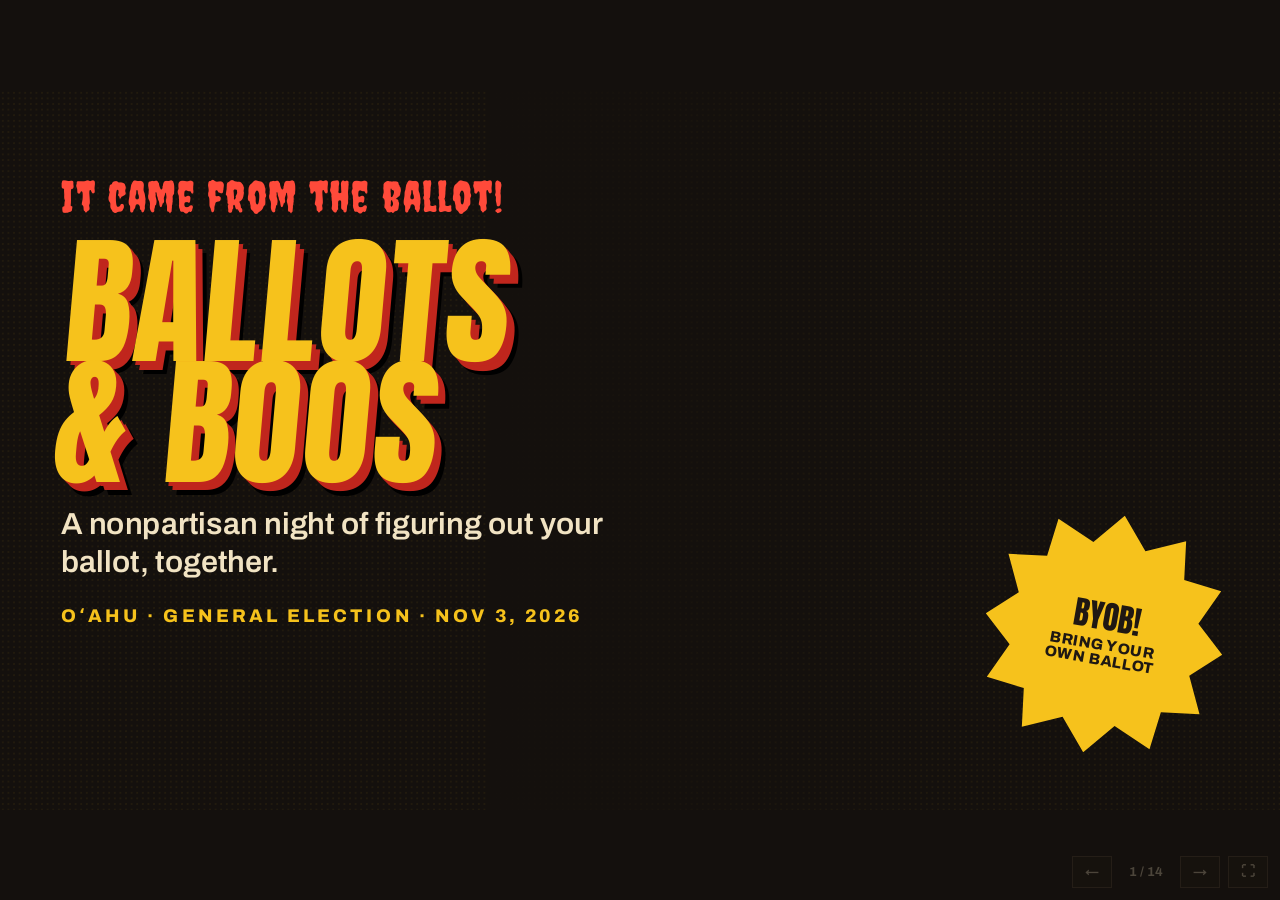
==== commit 2d763425: "Center deck at any window size and raise slide content Co-Authored-By: Claude Opus 5.5 <noreply@anth" ====
--- a/party/src/index.html
+++ b/party/src/index.html
@@ -31,8 +31,8 @@
 :focus-visible{outline:3px solid var(--scream);outline-offset:4px}
 
 .viewport{position:fixed;inset:0;display:grid;place-items:center;overflow:hidden}
-.stage{width:1600px;height:900px;flex:none;position:relative;transform:scale(var(--s,1));transform-origin:center}
-.slide{position:absolute;inset:0;display:none;flex-direction:column;padding:var(--pad);gap:var(--gap);overflow:hidden;font-size:var(--body);line-height:1.35}
+.stage{width:1600px;height:900px;position:absolute;left:50%;top:50%;transform:translate(-50%,-50%) scale(var(--s,1));transform-origin:center}
+.slide{position:absolute;inset:0;display:none;flex-direction:column;padding:var(--pad);padding-bottom:calc(var(--pad) + var(--u)*60);gap:var(--gap);overflow:hidden;font-size:var(--body);line-height:1.35}
 .slide.on{display:flex}
 .poster{background-color:var(--bone);color:var(--ink);
   background-image:radial-gradient(rgba(60,30,10,.13) 1.2px,transparent 1.6px);background-size:7px 7px}
@@ -71,7 +71,7 @@
 
 /* Title */
 .title{padding:0;flex-direction:row}
-.title .copy{width:52%;padding:var(--pad);display:flex;flex-direction:column;gap:var(--gap);justify-content:center;position:relative;z-index:2}
+.title .copy{width:52%;padding:var(--pad);padding-bottom:calc(var(--pad) + var(--u)*120);display:flex;flex-direction:column;gap:var(--gap);justify-content:center;position:relative;z-index:2}
 .title .art{position:absolute;inset:0 0 0 38%;background:url("img/capitol.jpg") center/cover no-repeat}
 .title .art::after{content:"";position:absolute;inset:0;background:linear-gradient(90deg,var(--night) 0%,rgba(20,16,13,.55) 30%,rgba(20,16,13,0) 60%)}
 .title .scream{font-size:var(--xl);line-height:.86}
@@ -174,7 +174,7 @@
   body{overflow:auto}
   :root{--u:.46px;--pad:22px}
   .viewport{position:static;display:block}
-  .stage{width:auto;height:auto;transform:none}
+  .stage{position:relative;left:auto;top:auto;width:auto;height:auto;transform:none}
   .slide{position:relative;display:flex;min-height:0;padding:28px max(16px,env(safe-area-inset-right,0px)) 28px max(16px,env(safe-area-inset-left,0px));gap:16px}
   .title{flex-direction:column;padding:0}
   .title .copy{width:100%;padding:28px 16px 200px}
